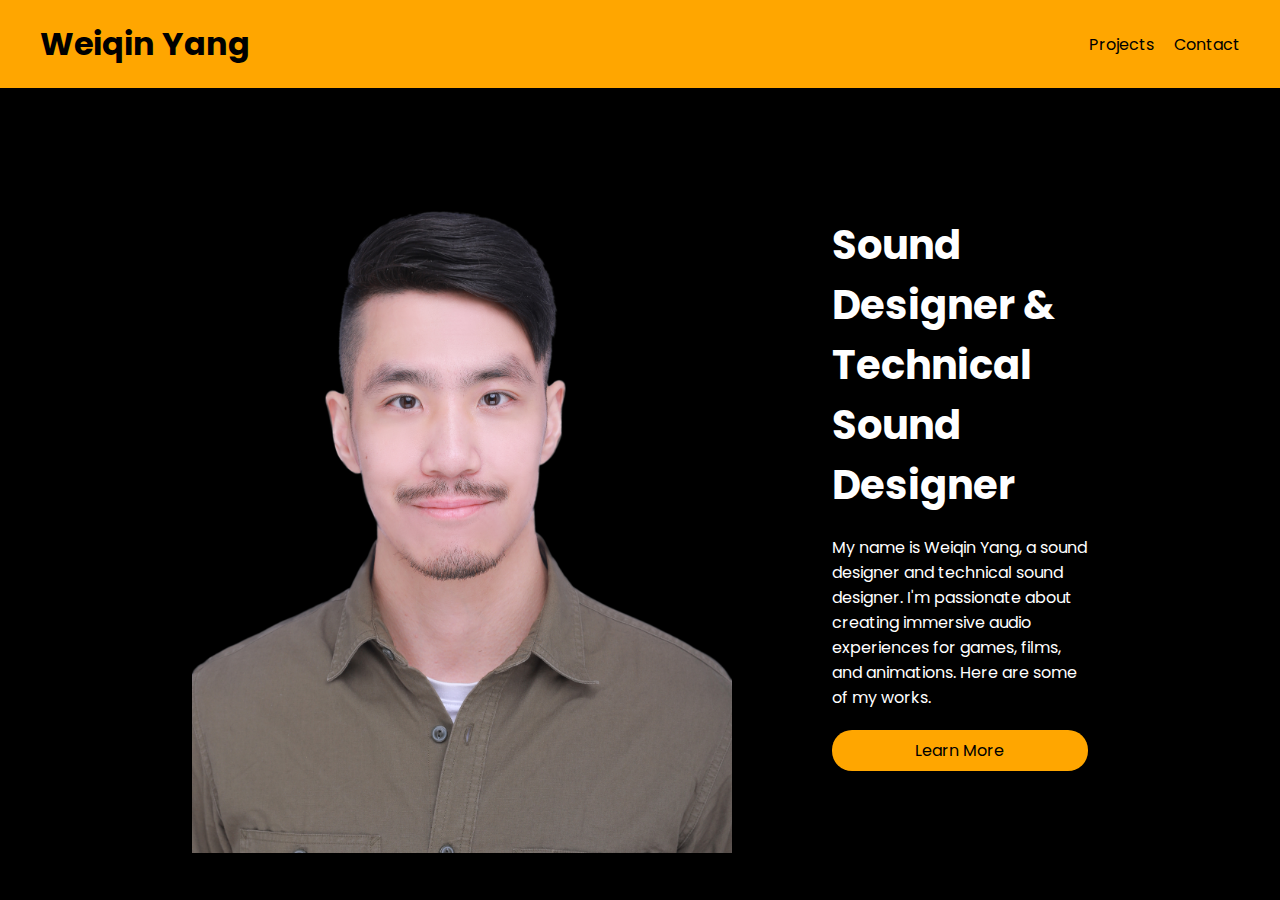
==== index.html @ 6d9f8820 "finished landing page" ====
<!DOCTYPE html>
<html lang="en">
<head>
    <meta charset="UTF-8">
    <meta name="viewport" content="width=device-width, initial-scale=1.0">
    <title>Weiqin Yang</title>

    <link rel="stylesheet" href="css/style.css">
</head>
<body>
    <header>
        <nav>
            <h1><a href="index.html">Weiqin Yang</a></h1>
            <ul>
                <li><a href="pages/projects.html">Projects</a></li>
                <li><a href="pages/contact.html">Contact</a></li>
            </ul>
        </nav>
    </header>
    <main>
        <div class="info-section">
            <img class="info-image" src="images/JohnYang.png" alt="Weiqin Yang">
            <div class="info-text">
                <h1>Sound Designer &<br>Technical Sound Designer</h1>
                <p>
                    My name is Weiqin Yang, a sound designer and technical sound designer. I'm passionate about creating immersive audio experiences for games, films, and animations. Here are some of my works. 
                </p>
                <a class="button" href="pages/projects.html">Learn More</a>
            </div>
        </div>
    </main>
    <footer></footer>
</body>
</html>
---- css/style.css ----
@import url('https://fonts.googleapis.com/css2?family=Chakra+Petch:ital,wght@0,300;0,400;0,500;0,600;0,700;1,300;1,400;1,500;1,600;1,700&family=Play:wght@400;700&family=Poppins:ital,wght@0,100;0,200;0,300;0,400;0,500;0,600;0,700;0,800;0,900;1,100;1,200;1,300;1,400;1,500;1,600;1,700;1,800;1,900&family=Roboto:ital,wght@0,100..900;1,100..900&display=swap');

:root {
    --background-color: black;
    --font-color: white;
    --alternative-font-color: black;
    --primary-color: rgb(255, 166, 0);
    --secondary-color: rgb(167, 108, 0);
}

* {
    padding: 0;
    margin: 0;
}

html {
    height: 100%;
}

body {
    color: var(--font-color);
    background-color: var(--background-color);
    width: 100%;
    height: 100%;
    margin: 0 auto;
    font-family: Poppins, Arial, Helvetica, sans-serif;
}

header {
    background-color: var(--primary-color);
    max-height: 10%;
    overflow-y: hidden;
}

header nav {
    box-sizing: border-box;
    padding: 20px 40px;
    display: flex;
    justify-content: space-between;
    flex-direction: row;
    gap: 20px;
}

header nav h1 {
    display: inline-block;
}

header nav ul {
    display: flex;
    list-style: none;
    gap: 20px;
    align-items: center;
}

a {
    text-decoration: none;
    color: var(--alternative-font-color);
    transition: color 0.2s ease-in-out;
}

a:link, a:visited {
    color: var(--alternative-font-color);
}

a:hover {
    color: var(--font-color)
}

main {
    height: 90%;
    align-content: center;
}

.info-section {
    height: 100%;
    display: flex;
    align-items: center;
    max-width: 70%;
    margin: 0 auto;
    gap: 100px;
}

.info-image {
    height: 80vh;
}

.info-text {
    display: flex;
    flex-direction: column;
    gap: 20px;
}

.info-text h1 {
    font-size: 2.5rem;
}

.button {
    background-color: var(--primary-color);
    box-sizing: border-box;
    padding: 0.5rem 2rem;
    border-radius: 20px;
    text-align: center;
}
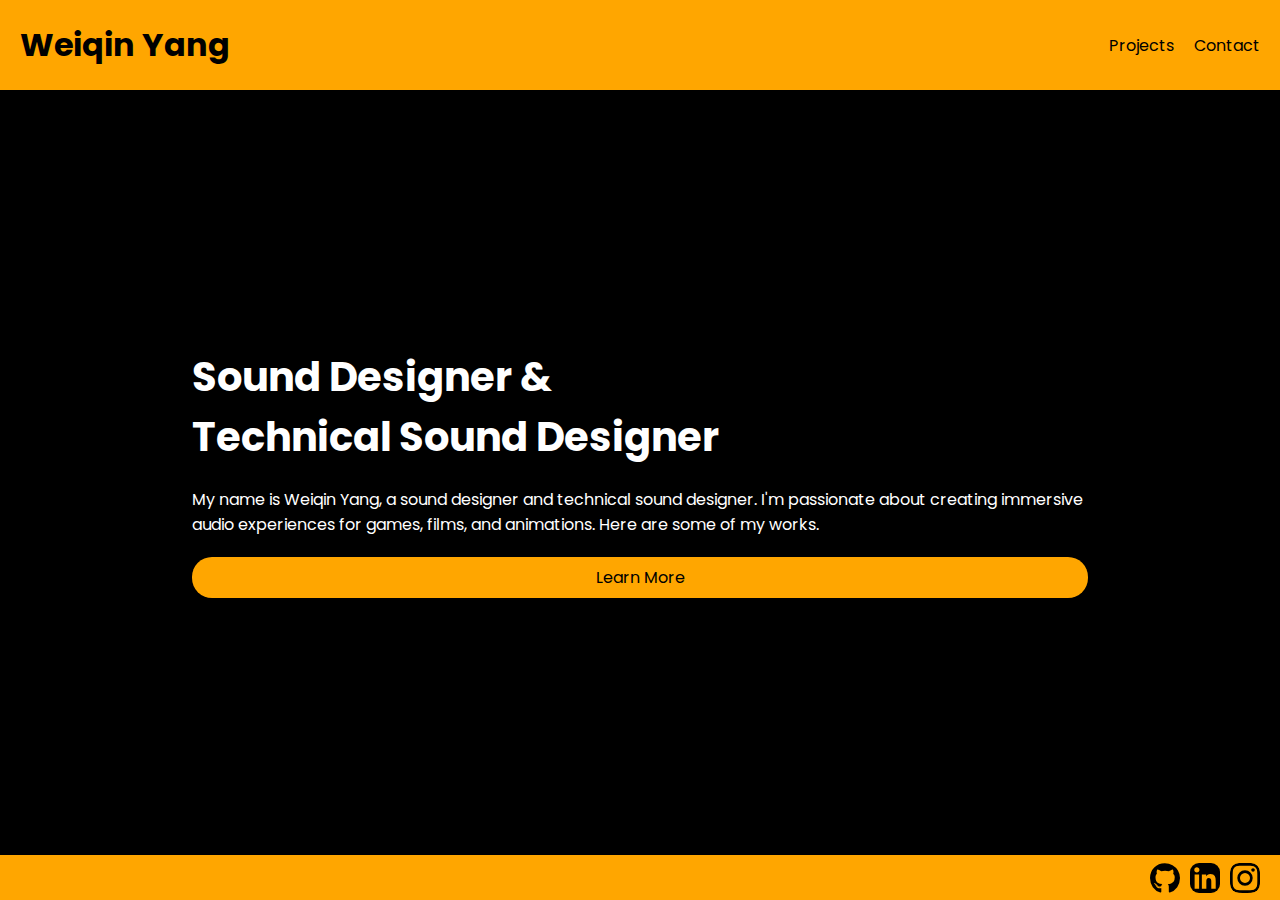
==== commit dfea4965: "social links and optimization" ====
--- a/index.html
+++ b/index.html
@@ -5,15 +5,16 @@
     <meta name="viewport" content="width=device-width, initial-scale=1.0">
     <title>Weiqin Yang</title>
 
+    <link rel="icon" type="image/x-icon" href="/images/JohnYang.png">
     <link rel="stylesheet" href="css/style.css">
 </head>
 <body>
     <header>
         <nav>
-            <h1><a href="index.html">Weiqin Yang</a></h1>
+            <h1><a href="/index.html">Weiqin Yang</a></h1>
             <ul>
-                <li><a href="pages/projects.html">Projects</a></li>
-                <li><a href="pages/contact.html">Contact</a></li>
+                <li><a href="/pages/projects.html">Projects</a></li>
+                <li><a href="/pages/contact.html">Contact</a></li>
             </ul>
         </nav>
     </header>
@@ -29,6 +30,12 @@
             </div>
         </div>
     </main>
-    <footer></footer>
+    <footer>
+        <div class="socials">
+            <a href="https://www.github.com/johnloser-lwi" target="_blank"><img src="/images/brands-github.svg" alt="github"></a>
+            <a href="https://www.linkedin.com/in/weiqin-yang-1a666b112" target="_blank"><img src="/images/brands-linkedin.svg" alt="linkedin"></a>
+            <a  href="https://www.instagram.com/john_yang_lwi" target="_blank"><img src="/images/brands-instagram.svg" alt="instagram"></a>
+        </div>
+    </footer>
 </body>
 </html>--- a/css/style.css
+++ b/css/style.css
@@ -28,13 +28,18 @@
 
 header {
     background-color: var(--primary-color);
-    max-height: 10%;
+    padding: 0 50px;
+    height: 10%;
     overflow-y: hidden;
+    display: flex;
+    flex-direction: column;
+    justify-content: center;
+    box-shadow: 0 5px 5px #0008;
+    position: relative;
+    z-index: 100;
 }
 
 header nav {
-    box-sizing: border-box;
-    padding: 20px 40px;
     display: flex;
     justify-content: space-between;
     flex-direction: row;
@@ -66,9 +71,19 @@
     color: var(--font-color)
 }
 
+.button {
+    transition: color 0.2s ease-in-out;
+}
+
+.button:hover {
+    color: var(--font-color)
+}
+
+
 main {
-    height: 90%;
+    height: 85%;
     align-content: center;
+    overflow-y: scroll;
 }
 
 .info-section {
@@ -82,6 +97,7 @@
 
 .info-image {
     height: 80vh;
+    border-radius: 30px;
 }
 
 .info-text {
@@ -100,4 +116,147 @@
     padding: 0.5rem 2rem;
     border-radius: 20px;
     text-align: center;
+    border: none;
+}
+
+.projects {
+    margin: 30px 0;
+    display: grid;
+    grid-auto-flow: row;
+    grid-template-columns: auto auto;
+    justify-content: center;
+    gap: 30px;
+}
+
+.project-card {
+    max-width: 700px;
+    background-color: var(--primary-color);
+    padding: 20px;
+    box-sizing: border-box;
+    border-radius: 20px;
+    color: var(--alternative-font-color);
+    border: 5px solid transparent;
+    transition: border 0.2s ease-in-out;
+}
+
+.project-card:hover {
+    border: 5px solid white;
+}
+
+.project-video {
+    border-radius: 20px;
+    aspect-ratio: 16/9;
+    width: 100%;
+    border: 0;
+    box-shadow: 5px 5px 5px #0008;
+}
+
+.project-title {
+    margin-top: 1rem;
+    font-size: 1.4rem;
+}
+
+#contact-form {
+    max-width: 800px;
+    margin: 0 auto;
+    display: flex;
+    flex-direction: column;
+    gap: 30px;
+    padding: 20px;
+    box-sizing: border-box;
+}
+
+.form-entry {
+    display: grid;
+    grid-template-columns: 1fr 2fr;
+    gap: 30px;
+}
+
+textarea {
+    resize: none;
+}
+
+.form-entry input, .form-entry textarea {
+    padding: 0.5rem 1rem;
+    border-radius: 20px;
+    border: 2px solid transparent;
+    transition: border 0.2s ease-in-out;
+}
+
+.form-entry input:focus, .form-entry textarea:focus {
+    border: 2px solid var(--primary-color);
+    outline: none;
+}
+
+#client-msg {
+    height: 300px;
+    align-items: start;
+}
+
+#contact-form .button {
+    width: 100%;
+}
+
+footer {
+    height: 5%;
+    background-color: var(--primary-color);
+    padding: 0 50px;
+    display: flex;
+    flex-direction: column;
+    justify-content: center;
+    position: relative;
+    z-index: 100;
+    box-shadow: 0 -5px 5px #0008;
+}
+
+.socials {
+    display: flex;
+    justify-content: flex-end;
+    flex-direction: row;
+    gap: 10px;
+}
+
+.socials a {
+    width: 30px;
+    height: 30px;
+}
+
+.socials a img {
+    border-radius: 30%;
+    transition: background-color 0.2s ease-in-out;
+}
+
+.socials a img:hover {
+    background-color: white;
+}
+
+@media (max-width: 1500px) {
+    .info-image {
+        display: none;
+    }
+
+    .projects {
+        grid-template-columns: auto;
+        margin: 20px 5px;
+    }
+
+    .form-entry {
+        grid-template-columns: auto;
+        grid-auto-flow: row;
+    }
+
+    header, footer {
+        padding: 0 20px;
+    }
+    
+}
+
+@media (max-width: 500px) {
+    .projects {
+        gap: 20px
+    }
+
+    .project-card {
+        padding: 20px 5px;
+    }
 }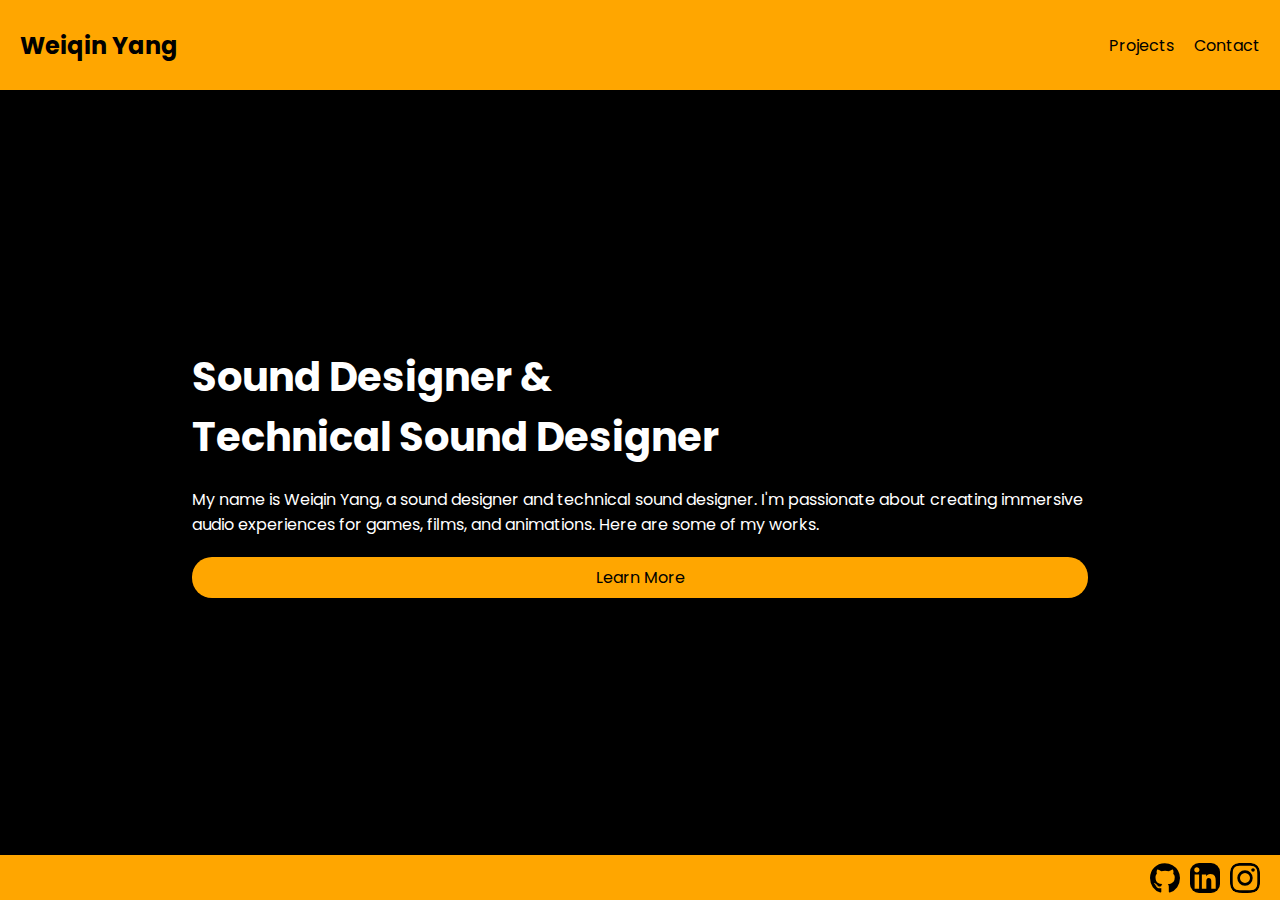
==== commit e0205cd8: "fix validation" ====
--- a/index.html
+++ b/index.html
@@ -5,13 +5,13 @@
     <meta name="viewport" content="width=device-width, initial-scale=1.0">
     <title>Weiqin Yang</title>
 
-    <link rel="icon" type="image/x-icon" href="/images/JohnYang.png">
+    <link rel="icon" type="image/x-icon" href="/images/icon.png">
     <link rel="stylesheet" href="css/style.css">
 </head>
 <body>
     <header>
         <nav>
-            <h1><a href="/index.html">Weiqin Yang</a></h1>
+            <h2><a href="/index.html">Weiqin Yang</a></h2>
             <ul>
                 <li><a href="/pages/projects.html">Projects</a></li>
                 <li><a href="/pages/contact.html">Contact</a></li>
--- a/css/style.css
+++ b/css/style.css
@@ -46,7 +46,7 @@
     gap: 20px;
 }
 
-header nav h1 {
+header nav h2 {
     display: inline-block;
 }
 
